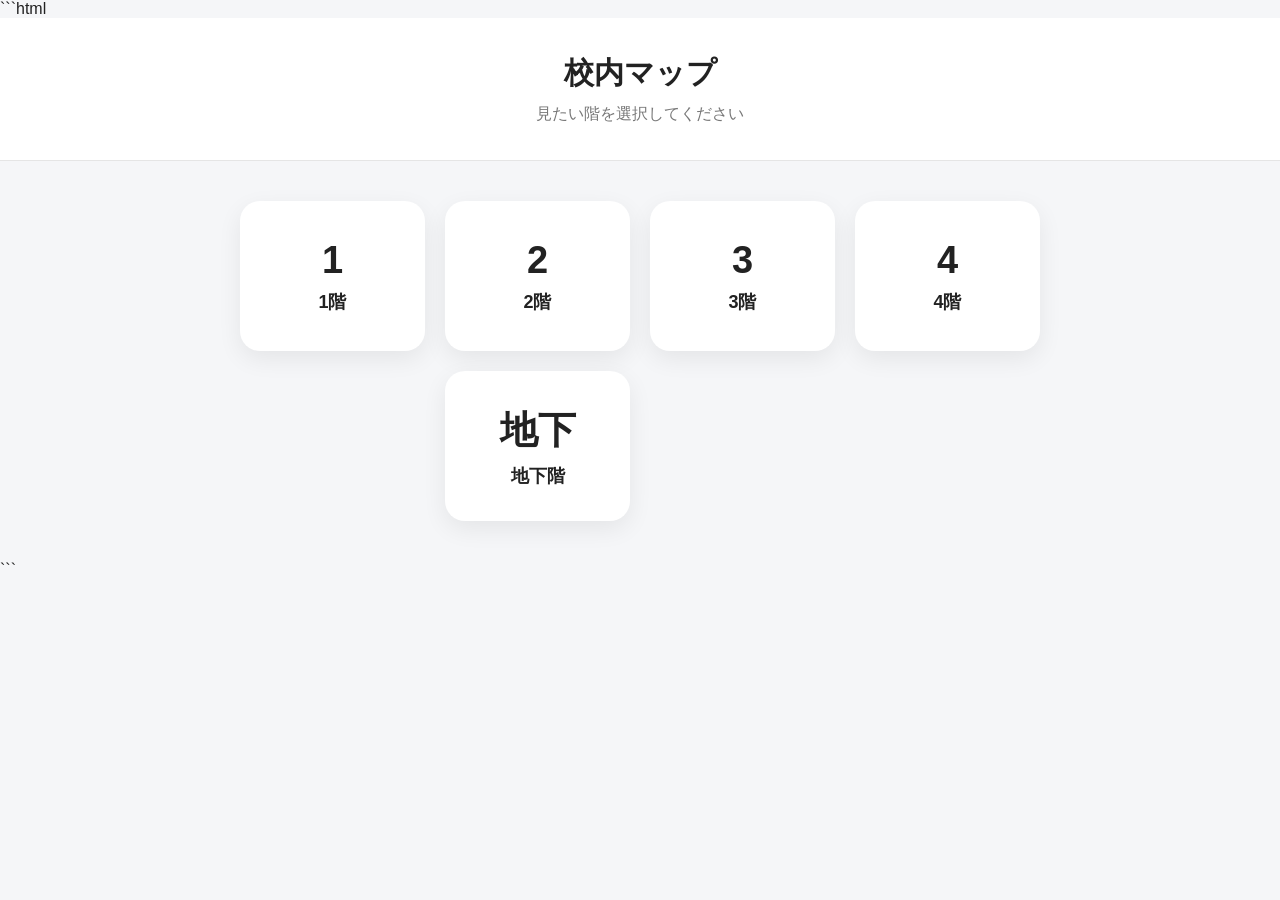
==== index.html @ 3505bc6a "Add files via upload" ====
```html
<!DOCTYPE html>
<html lang="ja">

<head>
    <meta charset="UTF-8">

    <meta
        name="viewport"
        content="width=device-width, initial-scale=1.0"
    >

    <title>校内マップ</title>

    <link rel="stylesheet" href="style.css">
</head>


<body>

    <header class="header">

        <h1>校内マップ</h1>

        <p>
            見たい階を選択してください
        </p>

    </header>


    <main class="floor-menu">

        <a href="floor1.html" class="floor-card">
            <span>1</span>
            <strong>1階</strong>
        </a>


        <a href="floor2.html" class="floor-card">
            <span>2</span>
            <strong>2階</strong>
        </a>


        <a href="floor3.html" class="floor-card">
            <span>3</span>
            <strong>3階</strong>
        </a>


        <a href="floor4.html" class="floor-card">
            <span>4</span>
            <strong>4階</strong>
        </a>


　　　　 <a href="floor4.html" class="floor-card">
            <span>地下</span>
            <strong>地下階</strong>
        </a>

        
    </main>

</body>

</html>
```
---- style.css ----
css
* {
    box-sizing: border-box;
}


body {
    margin: 0;

    font-family:
        -apple-system,
        BlinkMacSystemFont,
        "Yu Gothic",
        "Hiragino Kaku Gothic ProN",
        sans-serif;

    background: #f5f6f8;

    color: #222;
}


/* =================================
   トップページ
   ================================= */

.header {
    padding: 35px 20px;

    text-align: center;

    background: white;

    border-bottom: 1px solid #e5e5e5;
}


.header h1 {
    margin: 0 0 10px;

    font-size: 30px;
}


.header p {
    margin: 0;

    color: #777;
}


/* =================================
   階数選択
   ================================= */

.floor-menu {
    display: grid;

    grid-template-columns:
        repeat(auto-fit, minmax(180px, 1fr));

    gap: 20px;

    width: calc(100% - 40px);

    max-width: 800px;

    margin: 40px auto;
}


.floor-card {
    display: flex;

    flex-direction: column;

    align-items: center;

    justify-content: center;

    gap: 8px;

    min-height: 150px;

    background: white;

    border-radius: 20px;

    color: #222;

    text-decoration: none;

    box-shadow:
        0 8px 25px rgba(0, 0, 0, 0.07);

    transition:
        transform 0.15s ease,
        box-shadow 0.15s ease;
}


.floor-card:hover {
    transform: translateY(-4px);

    box-shadow:
        0 12px 30px rgba(0, 0, 0, 0.12);
}


.floor-card span {
    font-size: 38px;

    font-weight: bold;
}


.floor-card strong {
    font-size: 18px;
}


/* =================================
   階ごとのヘッダー
   ================================= */

.map-header {
    display: flex;

    align-items: center;

    gap: 20px;

    padding: 18px 25px;

    background: white;

    border-bottom: 1px solid #e5e5e5;
}


.map-header h1 {
    margin: 0;

    font-size: 24px;
}


.back-button {
    color: #555;

    text-decoration: none;

    white-space: nowrap;
}


.back-button:hover {
    text-decoration: underline;
}


/* =================================
   マップ
   ================================= */

.map-container {
    position: relative;

    width: calc(100% - 40px);

    max-width: 1200px;

    margin: 30px auto;

    overflow: hidden;

    background: white;

    border-radius: 18px;

    box-shadow:
        0 8px 30px rgba(0, 0, 0, 0.08);
}


.map-image {
    display: block;

    width: 100%;

    height: auto;
}


/* =================================
   マップ上のタップ領域
   ================================= */

#map-buttons {
    position: absolute;

    inset: 0;

    pointer-events: none;
}


.map-button {
    position: absolute;

    display: flex;

    align-items: center;

    justify-content: center;

    padding: 0;

    pointer-events: auto;

    border: 2px solid transparent;

    border-radius: 6px;

    background: transparent;

    cursor: pointer;

    transition: 0.15s ease;
}


/*
    ポップアップがある場所。

    太字・下線・薄い背景で
    「ここは押せる！」と分かるようにする。
*/

.map-button.has-popup {
    background: rgba(255, 255, 255, 0.35);

    border-color: rgba(0, 0, 0, 0.25);

    box-shadow:
        0 0 0 1px rgba(255, 255, 255, 0.5);
}


.map-button.has-popup::after {
    content: "";

    position: absolute;

    left: 8%;

    right: 8%;

    bottom: 5%;

    height: 2px;

    background: currentColor;
}


/* マウスを乗せたとき */

.map-button.has-popup:hover {
    background: rgba(255, 255, 255, 0.65);

    border-color: rgba(0, 0, 0, 0.45);
}


/* =================================
   ポップアップ背景
   ================================= */

.popup-overlay {
    position: fixed;

    inset: 0;

    z-index: 1000;

    display: none;

    align-items: center;

    justify-content: center;

    padding: 25px;

    background: rgba(0, 0, 0, 0.48);

    backdrop-filter: blur(5px);
}


.popup-overlay.active {
    display: flex;

    animation: fade-in 0.2s ease;
}


/* =================================
   ポップアップ本体
   ================================= */

.popup {
    position: relative;

    width: 100%;

    max-width: 750px;

    max-height: 85vh;

    overflow-y: auto;

    background: white;

    border-radius: 24px;

    box-shadow:
        0 20px 70px rgba(0, 0, 0, 0.25);

    animation: popup-open 0.25s ease;
}


.popup-content {
    padding: 45px;
}


.popup-category {
    display: inline-block;

    margin-bottom: 10px;

    padding: 5px 12px;

    border-radius: 20px;

    background: #eeeeee;

    color: #666;

    font-size: 12px;
}


.popup h2 {
    margin: 0 0 18px;

    font-size: 32px;
}


.popup-description {
    margin: 0 0 28px;

    color: #555;

    line-height: 1.9;

    white-space: pre-line;
}


/* =================================
   ポップアップ詳細
   ================================= */

.popup-details {
    display: grid;

    gap: 10px;
}


.detail {
    display: flex;

    flex-direction: column;

    gap: 4px;

    padding: 14px 16px;

    background: #f7f7f7;

    border-radius: 12px;
}


.detail-label {
    color: #888;

    font-size: 12px;
}


/* =================================
   閉じるボタン
   ================================= */

.close-button {
    position: absolute;

    top: 15px;

    right: 15px;

    z-index: 10;

    width: 42px;

    height: 42px;

    border: none;

    border-radius: 50%;

    background: #eeeeee;

    color: #333;

    font-size: 27px;

    cursor: pointer;
}


.close-button:hover {
    background: #dddddd;
}


/* =================================
   アニメーション
   ================================= */

@keyframes fade-in {

    from {
        opacity: 0;
    }

    to {
        opacity: 1;
    }

}


@keyframes popup-open {

    from {
        opacity: 0;

        transform:
            translateY(15px)
            scale(0.97);
    }

    to {
        opacity: 1;

        transform:
            translateY(0)
            scale(1);
    }

}


/* =================================
   スマホ
   ================================= */

@media (max-width: 600px) {

    .map-header {
        padding: 15px;

        gap: 12px;
    }


    .map-header h1 {
        font-size: 19px;
    }


    .map-container {
        width: calc(100% - 20px);

        margin: 15px auto;

        border-radius: 12px;
    }


    .popup-overlay {
        padding: 15px;
    }


    .popup {
        max-height: 90vh;

        border-radius: 20px;
    }


    .popup-content {
        padding: 40px 22px 28px;
    }


    .popup h2 {
        font-size: 25px;
    }

}
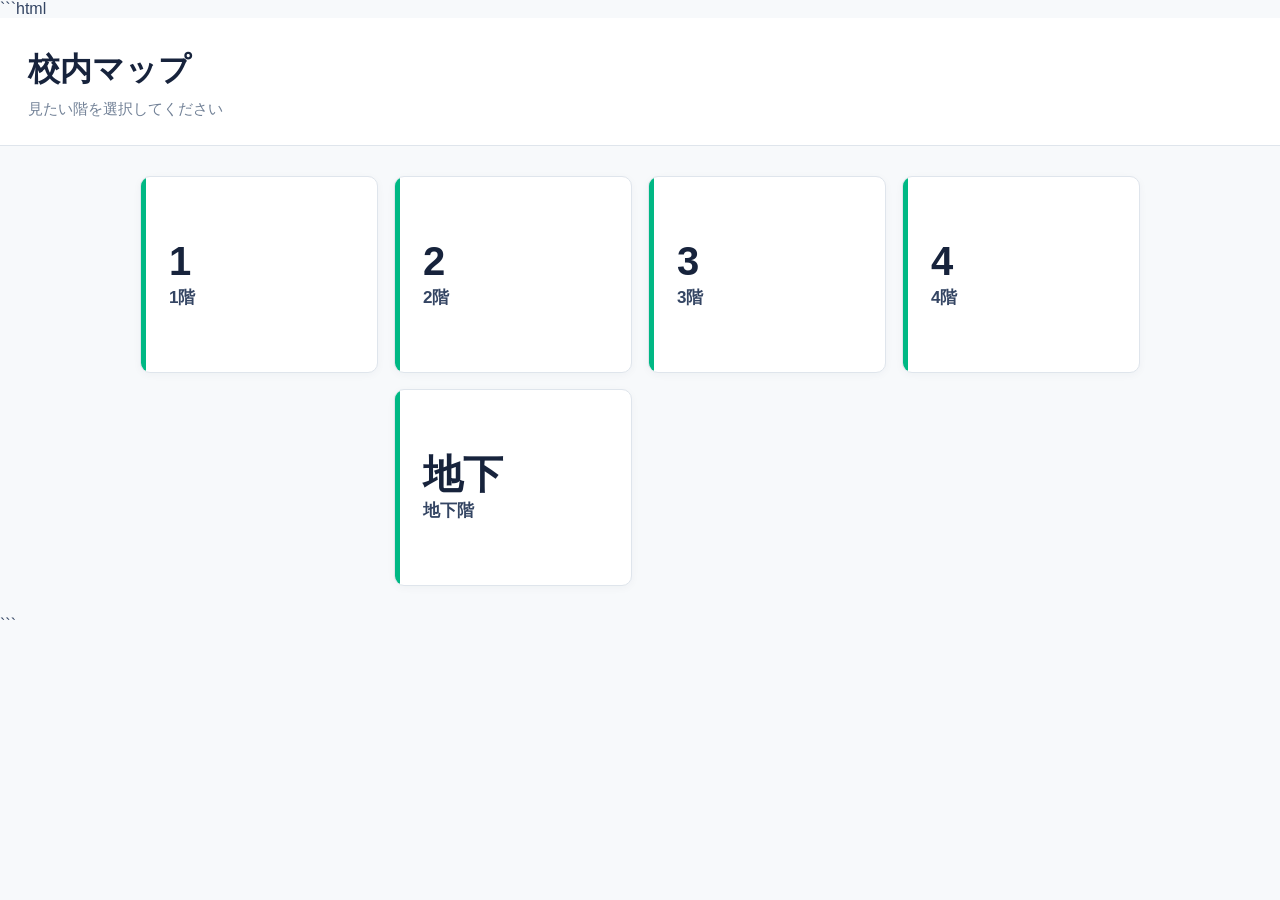
==== commit 09fdd310: "Fix HTML formatting and update floor link" ====
--- a/index.html
+++ b/index.html
@@ -55,7 +55,7 @@
         </a>
 
 
-　　　　 <a href="floor4.html" class="floor-card">
+　　　　 <a href="floor地下.html" class="floor-card">
             <span>地下</span>
             <strong>地下階</strong>
         </a>
--- a/style.css
+++ b/style.css
@@ -1,8 +1,26 @@
 css
+/* ========================================
+   全体
+======================================== */
+
 * {
     box-sizing: border-box;
 }
 
+:root {
+    --green: #00b884;
+    --green-dark: #008f6b;
+    --green-light: #e8f9f3;
+
+    --navy: #17233c;
+    --text: #344563;
+    --sub-text: #718096;
+
+    --background: #f7f9fb;
+    --white: #ffffff;
+
+    --border: #dfe5ec;
+}
 
 body {
     margin: 0;
@@ -12,116 +30,154 @@
         BlinkMacSystemFont,
         "Yu Gothic",
         "Hiragino Kaku Gothic ProN",
+        Meiryo,
         sans-serif;
 
-    background: #f5f6f8;
-
-    color: #222;
-}
-
-
-/* =================================
+    background: var(--background);
+
+    color: var(--text);
+}
+
+
+/* ========================================
    トップページ
-   ================================= */
+======================================== */
 
 .header {
-    padding: 35px 20px;
-
-    text-align: center;
-
-    background: white;
-
-    border-bottom: 1px solid #e5e5e5;
-}
-
+    padding: 30px 28px 26px;
+
+    background: var(--white);
+
+    border-bottom: 1px solid var(--border);
+}
 
 .header h1 {
-    margin: 0 0 10px;
-
-    font-size: 30px;
-}
-
+    margin: 0 0 8px;
+
+    color: var(--navy);
+
+    font-size: 32px;
+    font-weight: 700;
+}
 
 .header p {
     margin: 0;
 
-    color: #777;
-}
-
-
-/* =================================
-   階数選択
-   ================================= */
+    color: var(--sub-text);
+
+    font-size: 15px;
+}
+
+
+/* ========================================
+   階数カード
+======================================== */
 
 .floor-menu {
     display: grid;
 
     grid-template-columns:
-        repeat(auto-fit, minmax(180px, 1fr));
-
-    gap: 20px;
-
-    width: calc(100% - 40px);
-
-    max-width: 800px;
-
-    margin: 40px auto;
+        repeat(auto-fit, minmax(220px, 1fr));
+
+    gap: 16px;
+
+    width: calc(100% - 48px);
+
+    max-width: 1000px;
+
+    margin: 30px auto;
 }
 
 
 .floor-card {
+    position: relative;
+
     display: flex;
 
     flex-direction: column;
 
-    align-items: center;
-
     justify-content: center;
 
-    gap: 8px;
-
-    min-height: 150px;
-
-    background: white;
-
-    border-radius: 20px;
-
-    color: #222;
+    align-items: flex-start;
+
+    min-height: 145px;
+
+    padding: 25px 28px;
+
+    overflow: hidden;
+
+    background: var(--white);
+
+    border: 1px solid var(--border);
+
+    border-radius: 10px;
+
+    color: var(--navy);
 
     text-decoration: none;
 
     box-shadow:
-        0 8px 25px rgba(0, 0, 0, 0.07);
+        0 2px 8px rgba(20, 40, 70, 0.04);
 
     transition:
         transform 0.15s ease,
+        border-color 0.15s ease,
         box-shadow 0.15s ease;
 }
 
 
 .floor-card:hover {
-    transform: translateY(-4px);
+    transform: translateY(-2px);
+
+    border-color: var(--green);
 
     box-shadow:
-        0 12px 30px rgba(0, 0, 0, 0.12);
+        0 5px 18px rgba(20, 40, 70, 0.09);
+}
+
+
+/* 左側の緑ライン */
+
+.floor-card::before {
+    content: "";
+
+    position: absolute;
+
+    top: 0;
+    left: 0;
+
+    width: 5px;
+    height: 100%;
+
+    background: var(--green);
 }
 
 
 .floor-card span {
-    font-size: 38px;
-
-    font-weight: bold;
+    margin-bottom: 5px;
+
+    color: var(--navy);
+
+    font-size: 40px;
+
+    font-weight: 700;
+
+    line-height: 1;
 }
 
 
 .floor-card strong {
-    font-size: 18px;
-}
-
-
-/* =================================
-   階ごとのヘッダー
-   ================================= */
+    color: var(--text);
+
+    font-size: 17px;
+
+    font-weight: 600;
+}
+
+
+/* ========================================
+   階ページのヘッダー
+======================================== */
 
 .map-header {
     display: flex;
@@ -130,56 +186,70 @@
 
     gap: 20px;
 
-    padding: 18px 25px;
-
-    background: white;
-
-    border-bottom: 1px solid #e5e5e5;
+    padding: 18px 28px;
+
+    background: var(--white);
+
+    border-bottom: 1px solid var(--border);
 }
 
 
 .map-header h1 {
     margin: 0;
 
+    color: var(--navy);
+
     font-size: 24px;
+
+    font-weight: 700;
 }
 
 
 .back-button {
-    color: #555;
+    padding: 8px 12px;
+
+    border-radius: 6px;
+
+    color: var(--green-dark);
+
+    font-size: 14px;
+
+    font-weight: 600;
 
     text-decoration: none;
 
-    white-space: nowrap;
+    transition: 0.15s ease;
 }
 
 
 .back-button:hover {
-    text-decoration: underline;
-}
-
-
-/* =================================
+    background: var(--green-light);
+}
+
+
+/* ========================================
    マップ
-   ================================= */
+======================================== */
 
 .map-container {
     position: relative;
 
-    width: calc(100% - 40px);
+    width: calc(100% - 48px);
 
     max-width: 1200px;
 
-    margin: 30px auto;
+    margin: 26px auto;
 
     overflow: hidden;
 
-    background: white;
-
-    border-radius: 18px;
+    background: var(--white);
+
+    border: 1px solid var(--border);
+
+    border-radius: 10px;
 
     box-shadow:
-        0 8px 30px rgba(0, 0, 0, 0.08);
+        0 2px 10px rgba(20, 40, 70, 0.05);
 }
 
 
@@ -192,9 +262,9 @@
 }
 
 
-/* =================================
-   マップ上のタップ領域
-   ================================= */
+/* ========================================
+   マップ上のボタン
+======================================== */
 
 #map-buttons {
     position: absolute;
@@ -218,64 +288,89 @@
 
     pointer-events: auto;
 
-    border: 2px solid transparent;
-
-    border-radius: 6px;
-
     background: transparent;
 
+    border: 1px solid transparent;
+
+    border-radius: 5px;
+
+    color: var(--navy);
+
     cursor: pointer;
 
-    transition: 0.15s ease;
-}
-
+    font-family: inherit;
+
+    font-size: inherit;
+
+    font-weight: normal;
+
+    transition:
+        background 0.15s ease,
+        border-color 0.15s ease,
+        box-shadow 0.15s ease;
+}
+
+
+/* ========================================
+   ★ ポップアップあり
+======================================== */
 
 /*
-    ポップアップがある場所。
-
-    太字・下線・薄い背景で
-    「ここは押せる！」と分かるようにする。
+   popup: true の場所だけ
+   このデザインになる。
+
+   → 薄い緑
+   → 緑の枠
+   → 太字
+   → 下線
 */
 
 .map-button.has-popup {
-    background: rgba(255, 255, 255, 0.35);
-
-    border-color: rgba(0, 0, 0, 0.25);
+    background: rgba(0, 184, 132, 0.13);
+
+    border: 2px solid var(--green);
+
+    color: var(--green-dark);
+
+    font-weight: 700;
+
+    text-decoration: underline;
+
+    text-decoration-color: var(--green);
+
+    text-decoration-thickness: 2px;
+
+    text-underline-offset: 3px;
 
     box-shadow:
-        0 0 0 1px rgba(255, 255, 255, 0.5);
-}
-
-
-.map-button.has-popup::after {
-    content: "";
-
-    position: absolute;
-
-    left: 8%;
-
-    right: 8%;
-
-    bottom: 5%;
-
-    height: 2px;
-
-    background: currentColor;
+        0 0 0 2px rgba(0, 184, 132, 0.08);
 }
 
 
 /* マウスを乗せたとき */
 
 .map-button.has-popup:hover {
-    background: rgba(255, 255, 255, 0.65);
-
-    border-color: rgba(0, 0, 0, 0.45);
-}
-
-
-/* =================================
+    background: rgba(0, 184, 132, 0.25);
+
+    border-color: var(--green-dark);
+
+    box-shadow:
+        0 0 0 3px rgba(0, 184, 132, 0.12);
+}
+
+
+/* タップした瞬間 */
+
+.map-button.has-popup:active {
+    background: rgba(0, 184, 132, 0.35);
+
+    transform: scale(0.98);
+}
+
+
+/* ========================================
    ポップアップ背景
-   ================================= */
+======================================== */
 
 .popup-overlay {
     position: fixed;
@@ -290,11 +385,12 @@
 
     justify-content: center;
 
-    padding: 25px;
-
-    background: rgba(0, 0, 0, 0.48);
-
-    backdrop-filter: blur(5px);
+    padding: 24px;
+
+    background:
+        rgba(23, 35, 60, 0.48);
+
+    backdrop-filter: blur(3px);
 }
 
 
@@ -305,80 +401,102 @@
 }
 
 
-/* =================================
+/* ========================================
    ポップアップ本体
-   ================================= */
+======================================== */
 
 .popup {
     position: relative;
 
     width: 100%;
 
-    max-width: 750px;
+    max-width: 720px;
 
     max-height: 85vh;
 
     overflow-y: auto;
 
-    background: white;
-
-    border-radius: 24px;
+    background: var(--white);
+
+    border: 1px solid var(--border);
+
+    border-radius: 12px;
 
     box-shadow:
-        0 20px 70px rgba(0, 0, 0, 0.25);
-
-    animation: popup-open 0.25s ease;
+        0 15px 50px rgba(0, 0, 0, 0.18);
+
+    animation: popup-open 0.2s ease;
 }
 
 
 .popup-content {
-    padding: 45px;
-}
-
+    padding: 38px;
+}
+
+
+/* ========================================
+   ポップアップのカテゴリ
+======================================== */
 
 .popup-category {
     display: inline-block;
 
     margin-bottom: 10px;
 
-    padding: 5px 12px;
-
-    border-radius: 20px;
-
-    background: #eeeeee;
-
-    color: #666;
+    padding: 5px 10px;
+
+    background: var(--green-light);
+
+    border-radius: 5px;
+
+    color: var(--green-dark);
 
     font-size: 12px;
-}
-
+
+    font-weight: 600;
+}
+
+
+/* ========================================
+   ポップアップタイトル
+======================================== */
 
 .popup h2 {
     margin: 0 0 18px;
 
-    font-size: 32px;
-}
-
+    color: var(--navy);
+
+    font-size: 28px;
+
+    font-weight: 700;
+}
+
+
+/* ========================================
+   ポップアップ説明
+======================================== */
 
 .popup-description {
-    margin: 0 0 28px;
-
-    color: #555;
-
-    line-height: 1.9;
+    margin: 0 0 25px;
+
+    color: var(--text);
+
+    font-size: 15px;
+
+    line-height: 1.8;
 
     white-space: pre-line;
 }
 
 
-/* =================================
-   ポップアップ詳細
-   ================================= */
+/* ========================================
+   ポップアップ詳細情報
+======================================== */
 
 .popup-details {
     display: grid;
 
-    gap: 10px;
+    gap: 8px;
 }
 
 
@@ -387,62 +505,70 @@
 
     flex-direction: column;
 
-    gap: 4px;
-
-    padding: 14px 16px;
-
-    background: #f7f7f7;
-
-    border-radius: 12px;
+    gap: 3px;
+
+    padding: 12px 14px;
+
+    background: #f7f9fb;
+
+    border: 1px solid var(--border);
+
+    border-radius: 6px;
 }
 
 
 .detail-label {
-    color: #888;
+    color: var(--sub-text);
 
     font-size: 12px;
-}
-
-
-/* =================================
-   閉じるボタン
-   ================================= */
+
+    font-weight: 600;
+}
+
+
+/* ========================================
+   ポップアップ閉じるボタン
+======================================== */
 
 .close-button {
     position: absolute;
 
-    top: 15px;
-
-    right: 15px;
-
-    z-index: 10;
-
-    width: 42px;
-
-    height: 42px;
-
-    border: none;
-
-    border-radius: 50%;
-
-    background: #eeeeee;
-
-    color: #333;
-
-    font-size: 27px;
+    top: 12px;
+    right: 12px;
+
+    width: 36px;
+    height: 36px;
+
+    border: 1px solid var(--border);
+
+    border-radius: 6px;
+
+    background: var(--white);
+
+    color: var(--text);
+
+    font-size: 24px;
+
+    line-height: 1;
 
     cursor: pointer;
+
+    transition: 0.15s ease;
 }
 
 
 .close-button:hover {
-    background: #dddddd;
-}
-
-
-/* =================================
+    background: var(--green-light);
+
+    border-color: var(--green);
+
+    color: var(--green-dark);
+}
+
+
+/* ========================================
    アニメーション
-   ================================= */
+======================================== */
 
 @keyframes fade-in {
 
@@ -463,8 +589,8 @@
         opacity: 0;
 
         transform:
-            translateY(15px)
-            scale(0.97);
+            translateY(10px)
+            scale(0.98);
     }
 
     to {
@@ -478,16 +604,52 @@
 }
 
 
-/* =================================
-   スマホ
-   ================================= */
+/* ========================================
+   スマホ対応
+======================================== */
 
 @media (max-width: 600px) {
 
+    .header {
+        padding: 25px 18px;
+    }
+
+
+    .header h1 {
+        font-size: 27px;
+    }
+
+
+    .header p {
+        font-size: 14px;
+    }
+
+
+    .floor-menu {
+        width: calc(100% - 24px);
+
+        grid-template-columns: 1fr;
+
+        margin-top: 20px;
+    }
+
+
+    .floor-card {
+        min-height: 115px;
+
+        padding: 20px 24px;
+    }
+
+
+    .floor-card span {
+        font-size: 34px;
+    }
+
+
     .map-header {
-        padding: 15px;
-
-        gap: 12px;
+        padding: 14px 16px;
+
+        gap: 10px;
     }
 
 
@@ -500,31 +662,21 @@
         width: calc(100% - 20px);
 
         margin: 15px auto;
-
-        border-radius: 12px;
     }
 
 
     .popup-overlay {
-        padding: 15px;
-    }
-
-
-    .popup {
-        max-height: 90vh;
-
-        border-radius: 20px;
+        padding: 12px;
     }
 
 
     .popup-content {
-        padding: 40px 22px 28px;
+        padding: 32px 20px 25px;
     }
 
 
     .popup h2 {
-        font-size: 25px;
-    }
-
-}
-
+        font-size: 24px;
+    }
+
+}
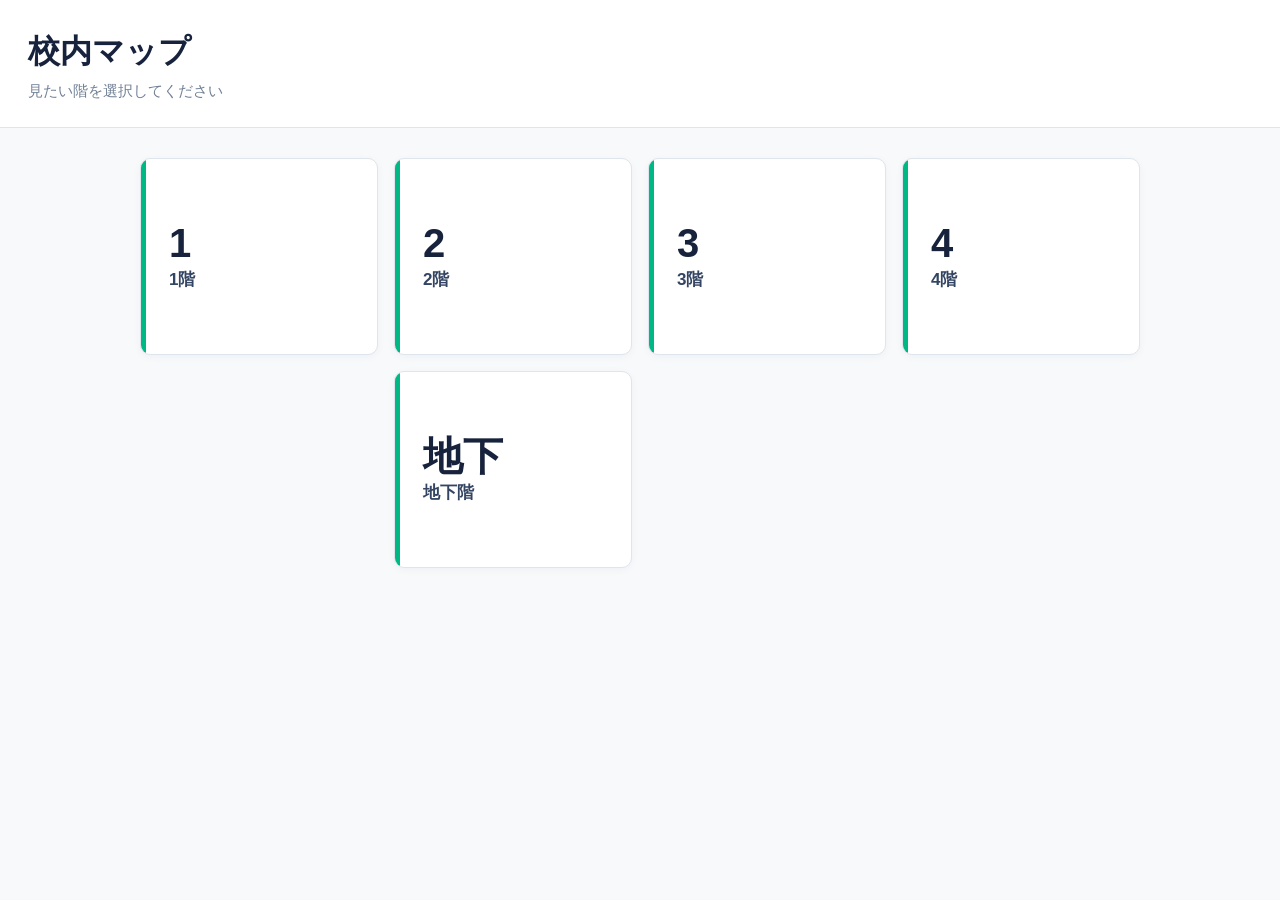
==== commit 9978c868: "Fix HTML formatting and remove unnecessary code" ====
--- a/index.html
+++ b/index.html
@@ -1,4 +1,3 @@
-```html
 <!DOCTYPE html>
 <html lang="ja">
 
@@ -66,4 +65,4 @@
 </body>
 
 </html>
-```
+
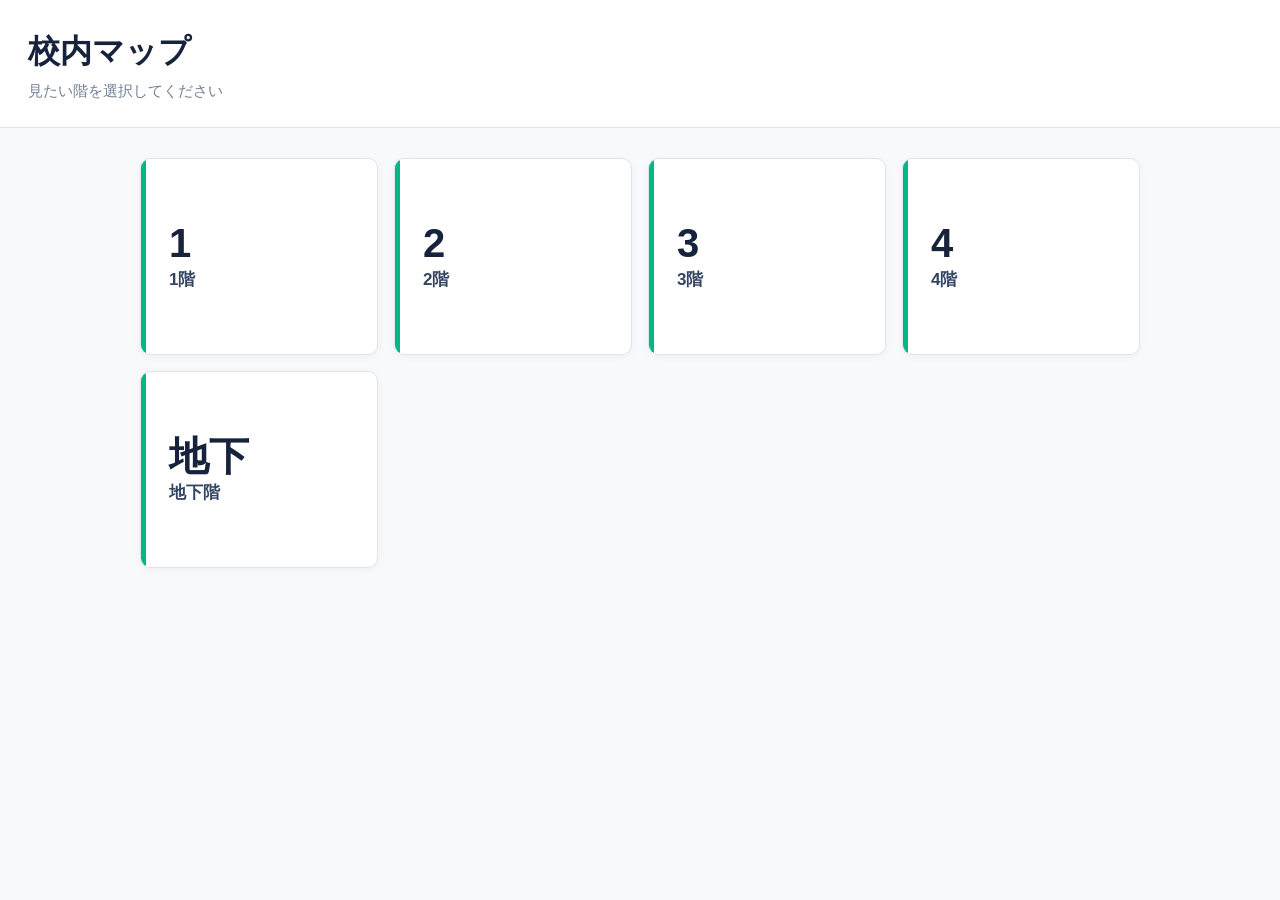
==== commit 09d4b044: "Fix HTML formatting and structure" ====
--- a/index.html
+++ b/index.html
@@ -14,7 +14,6 @@
     <link rel="stylesheet" href="style.css">
 </head>
 
-
 <body>
 
     <header class="header">
@@ -27,7 +26,6 @@
 
     </header>
 
-
     <main class="floor-menu">
 
         <a href="floor1.html" class="floor-card">
@@ -35,34 +33,28 @@
             <strong>1階</strong>
         </a>
 
-
         <a href="floor2.html" class="floor-card">
             <span>2</span>
             <strong>2階</strong>
         </a>
-
 
         <a href="floor3.html" class="floor-card">
             <span>3</span>
             <strong>3階</strong>
         </a>
 
-
         <a href="floor4.html" class="floor-card">
             <span>4</span>
             <strong>4階</strong>
         </a>
 
-
-　　　　 <a href="floor地下.html" class="floor-card">
+        <a href="floor地下.html" class="floor-card">
             <span>地下</span>
             <strong>地下階</strong>
         </a>
 
-        
     </main>
 
 </body>
 
 </html>
-
--- a/style.css
+++ b/style.css
@@ -279,9 +279,7 @@
     position: absolute;
 
     display: flex;
-
     align-items: center;
-
     justify-content: center;
 
     padding: 0;
@@ -289,19 +287,15 @@
     pointer-events: auto;
 
     background: transparent;
-
     border: 1px solid transparent;
 
     border-radius: 5px;
 
     color: var(--navy);
-
     cursor: pointer;
 
     font-family: inherit;
-
     font-size: inherit;
-
     font-weight: normal;
 
     transition:
@@ -374,25 +368,20 @@
 
 .popup-overlay {
     position: fixed;
-
     inset: 0;
-
     z-index: 1000;
 
     display: none;
 
     align-items: center;
-
     justify-content: center;
 
     padding: 24px;
 
-    background:
-        rgba(23, 35, 60, 0.48);
+    background: rgba(23, 35, 60, 0.48);
 
     backdrop-filter: blur(3px);
 }
-
 
 .popup-overlay.active {
     display: flex;
@@ -409,9 +398,7 @@
     position: relative;
 
     width: 100%;
-
     max-width: 720px;
-
     max-height: 85vh;
 
     overflow-y: auto;
@@ -419,7 +406,6 @@
     background: var(--white);
 
     border: 1px solid var(--border);
-
     border-radius: 12px;
 
     box-shadow:
@@ -431,6 +417,24 @@
 
 .popup-content {
     padding: 38px;
+}
+
+/* ========================================
+   ポップアップ画像
+======================================== */
+
+.popup-image {
+    display: none;
+
+    width: 100%;
+    max-width: 500px;
+    max-height: 350px;
+
+    object-fit: contain;
+
+    margin: 15px auto;
+
+    border-radius: 8px;
 }
 
 
@@ -678,5 +682,4 @@
     .popup h2 {
         font-size: 24px;
     }
-
-}
+}
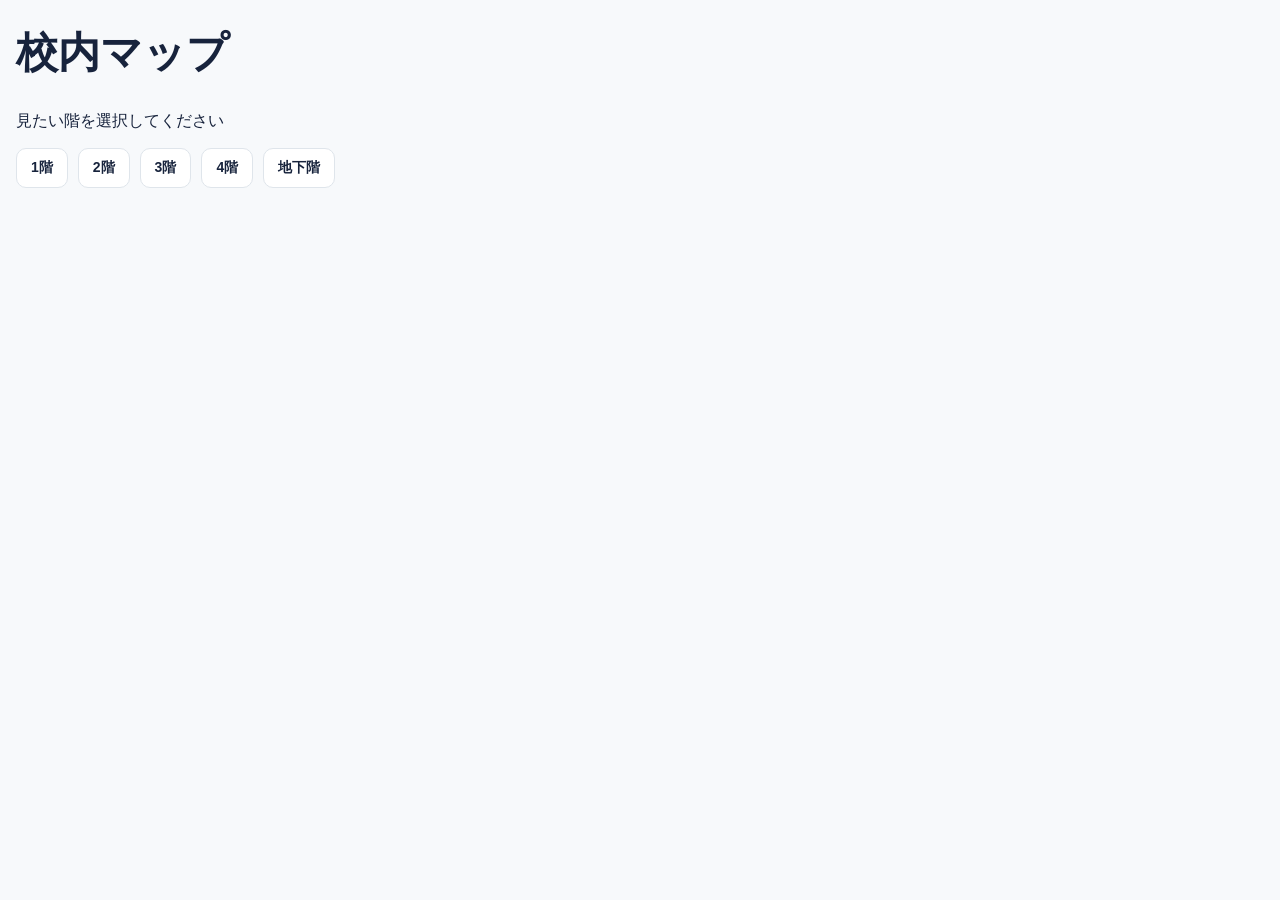
==== commit 3a03437d: "Update index.html" ====
--- a/index.html
+++ b/index.html
@@ -28,33 +28,27 @@
 
     <main class="floor-menu">
 
-        <a href="floor1.html" class="floor-card">
-            <span>1</span>
-            <strong>1階</strong>
-        </a>
+    <a href="floor1.html" class="floor-card">
+        <strong>1階</strong>
+    </a>
 
-        <a href="floor2.html" class="floor-card">
-            <span>2</span>
-            <strong>2階</strong>
-        </a>
+    <a href="floor2.html" class="floor-card">
+        <strong>2階</strong>
+    </a>
 
-        <a href="floor3.html" class="floor-card">
-            <span>3</span>
-            <strong>3階</strong>
-        </a>
+    <a href="floor3.html" class="floor-card">
+        <strong>3階</strong>
+    </a>
 
-        <a href="floor4.html" class="floor-card">
-            <span>4</span>
-            <strong>4階</strong>
-        </a>
+    <a href="floor4.html" class="floor-card">
+        <strong>4階</strong>
+    </a>
 
-        <a href="floor地下.html" class="floor-card">
-            <span>地下</span>
-            <strong>地下階</strong>
-        </a>
+    <a href="floor地下.html" class="floor-card">
+        <strong>地下階</strong>
+    </a>
 
-    </main>
-
+</main>
 </body>
 
 </html>
--- a/style.css
+++ b/style.css
@@ -1,685 +1,388 @@
-css
-/* ========================================
-   全体
-======================================== */
+/* =========================
+   全体設定
+========================= */
+
+:root {
+  --green: #00b884;
+  --green-dark: #008f6b;
+  --green-light: #e8f9f3;
+  --navy: #17233c;
+  --background: #f7f9fb;
+  --white: #ffffff;
+  --gray: #6b7280;
+  --border: #dfe5eb;
+}
 
 * {
-    box-sizing: border-box;
-}
-
-:root {
-    --green: #00b884;
-    --green-dark: #008f6b;
-    --green-light: #e8f9f3;
-
-    --navy: #17233c;
-    --text: #344563;
-    --sub-text: #718096;
-
-    --background: #f7f9fb;
-    --white: #ffffff;
-
-    --border: #dfe5ec;
+  box-sizing: border-box;
 }
 
 body {
-    margin: 0;
-
-    font-family:
-        -apple-system,
-        BlinkMacSystemFont,
-        "Yu Gothic",
-        "Hiragino Kaku Gothic ProN",
-        Meiryo,
-        sans-serif;
-
-    background: var(--background);
-
-    color: var(--text);
-}
-
-
-/* ========================================
-   トップページ
-======================================== */
-
-.header {
-    padding: 30px 28px 26px;
-
-    background: var(--white);
-
-    border-bottom: 1px solid var(--border);
-}
-
-.header h1 {
-    margin: 0 0 8px;
-
-    color: var(--navy);
-
-    font-size: 32px;
-    font-weight: 700;
-}
-
-.header p {
-    margin: 0;
-
-    color: var(--sub-text);
-
+  margin: 0;
+  padding: 24px 16px 40px;
+  background: var(--background);
+  color: var(--navy);
+  font-family:
+    -apple-system,
+    BlinkMacSystemFont,
+    "Segoe UI",
+    "Hiragino Kaku Gothic ProN",
+    "Yu Gothic",
+    Meiryo,
+    sans-serif;
+}
+
+/* =========================
+   ページ見出し
+========================= */
+
+h1 {
+  margin: 0 0 28px;
+  font-size: clamp(26px, 4vw, 42px);
+  font-weight: 800;
+  line-height: 1.4;
+  overflow-wrap: anywhere;
+}
+
+h2,
+h3 {
+  color: var(--navy);
+}
+
+/* =========================
+   施設情報ラベル
+========================= */
+
+.category-label,
+.category,
+.badge {
+  display: inline-block;
+  margin-bottom: 14px;
+  padding: 7px 12px;
+  border-radius: 8px;
+  background: var(--green-light);
+  color: var(--green-dark);
+  font-size: 14px;
+  font-weight: 700;
+}
+
+/* =========================
+   マップ全体
+========================= */
+
+.map-wrapper {
+  position: relative;
+  width: 100%;
+  max-width: 1000px;
+  margin: 0 auto;
+  overflow: hidden;
+  background: var(--white);
+  border-radius: 14px;
+}
+
+.map-image {
+  display: block;
+  width: 100%;
+  height: auto;
+  user-select: none;
+  -webkit-user-drag: none;
+}
+
+/* =========================
+   マップ上のクリックボタン
+========================= */
+
+#map-buttons {
+  position: absolute;
+  inset: 0;
+  pointer-events: auto;
+}
+
+.map-button {
+  position: absolute;
+  display: block;
+
+  padding: 0;
+  margin: 0;
+
+  background: transparent !important;
+  border: none !important;
+  outline: none !important;
+  box-shadow: none !important;
+
+  color: transparent;
+  cursor: pointer;
+  pointer-events: auto;
+
+  appearance: none;
+  -webkit-appearance: none;
+}
+
+.map-button:hover,
+.map-button:focus,
+.map-button:active {
+  background: transparent !important;
+  border: none !important;
+  outline: none !important;
+  box-shadow: none !important;
+}
+/* ホバー・フォーカス時も透明のまま */
+
+.map-button:hover,
+.map-button:focus,
+.map-button:focus-visible,
+.map-button:active {
+  background: transparent;
+  border: none;
+  outline: none;
+  box-shadow: none;
+  color: transparent;
+}
+
+/* キーボード操作時のブラウザ標準枠も消す */
+
+.map-button::-moz-focus-inner {
+  border: 0;
+}
+
+/* =========================
+   ポップアップ
+========================= */
+
+#popup-overlay {
+  position: fixed;
+  inset: 0;
+  z-index: 1000;
+
+  display: none;
+  align-items: center;
+  justify-content: center;
+
+  padding: 20px;
+  background: rgba(23, 35, 60, 0.55);
+}
+
+#popup-overlay.is-open,
+#popup-overlay.show {
+  display: flex;
+}
+
+.popup-content {
+  position: relative;
+  width: min(620px, 100%);
+  max-height: 90vh;
+  overflow-y: auto;
+
+  padding: 30px;
+  background: var(--white);
+  border-radius: 18px;
+  box-shadow: 0 18px 60px rgba(23, 35, 60, 0.25);
+}
+
+#close-button {
+  position: absolute;
+  top: 12px;
+  right: 14px;
+
+  display: flex;
+  align-items: center;
+  justify-content: center;
+
+  width: 36px;
+  height: 36px;
+  padding: 0;
+
+  border: none;
+  border-radius: 50%;
+  background: #eef1f5;
+  color: var(--navy);
+
+  font-size: 24px;
+  line-height: 1;
+  cursor: pointer;
+}
+
+#close-button:hover {
+  background: #dfe5eb;
+}
+
+#popup-category {
+  display: inline-block;
+  margin: 0 0 12px;
+  padding: 6px 10px;
+
+  border-radius: 7px;
+  background: var(--green-light);
+  color: var(--green-dark);
+
+  font-size: 13px;
+  font-weight: 700;
+}
+
+#popup-title {
+  margin: 0 40px 18px 0;
+  color: var(--navy);
+  font-size: clamp(24px, 4vw, 34px);
+  font-weight: 800;
+  line-height: 1.4;
+  overflow-wrap: anywhere;
+}
+
+#popup-description {
+  margin: 0 0 22px;
+  color: #374151;
+  font-size: 16px;
+  line-height: 1.9;
+  white-space: pre-wrap;
+  overflow-wrap: anywhere;
+}
+
+#popup-location,
+#popup-time {
+  margin: 8px 0;
+  color: #4b5563;
+  font-size: 14px;
+  line-height: 1.7;
+}
+
+#popup-location::before {
+  content: "場所：";
+  color: var(--green-dark);
+  font-weight: 700;
+}
+
+#popup-time::before {
+  content: "利用時間：";
+  color: var(--green-dark);
+  font-weight: 700;
+}
+
+#popup-image {
+  display: block;
+  width: 100%;
+  max-height: 360px;
+  margin-top: 22px;
+
+  object-fit: contain;
+  border-radius: 12px;
+}
+
+/* 画像がない場合などに備える */
+
+#popup-image[src=""],
+#popup-image:not([src]) {
+  display: none;
+}
+
+/* =========================
+   戻る・階数メニュー
+========================= */
+
+.floor-menu,
+.navigation,
+nav {
+  display: flex;
+  flex-wrap: wrap;
+  gap: 10px;
+  margin: 0 auto 24px;
+}
+
+.floor-menu a,
+.navigation a,
+nav a {
+  display: inline-block;
+  padding: 10px 14px;
+
+  border: 1px solid var(--border);
+  border-radius: 10px;
+  background: var(--white);
+  color: var(--navy);
+
+  font-size: 14px;
+  font-weight: 700;
+  text-decoration: none;
+  transition: 0.2s ease;
+}
+
+.floor-menu a:hover,
+.navigation a:hover,
+nav a:hover {
+  border-color: var(--green);
+  background: var(--green-light);
+  color: var(--green-dark);
+}
+
+/* =========================
+   スマートフォン対応
+========================= */
+
+@media (max-width: 600px) {
+  body {
+    padding: 18px 10px 30px;
+  }
+
+  h1 {
+    margin-bottom: 20px;
+    font-size: 28px;
+  }
+
+  .map-wrapper {
+    border-radius: 8px;
+  }
+
+  #popup-overlay {
+    padding: 12px;
+  }
+
+  .popup-content {
+    max-height: 88vh;
+    padding: 24px 18px;
+    border-radius: 14px;
+  }
+
+  #close-button {
+    top: 8px;
+    right: 8px;
+    width: 32px;
+    height: 32px;
+    font-size: 21px;
+  }
+
+  #popup-title {
+    margin-right: 30px;
+    font-size: 25px;
+  }
+
+  #popup-description {
     font-size: 15px;
-}
-
-
-/* ========================================
-   階数カード
-======================================== */
-
-.floor-menu {
-    display: grid;
-
-    grid-template-columns:
-        repeat(auto-fit, minmax(220px, 1fr));
-
-    gap: 16px;
-
-    width: calc(100% - 48px);
-
-    max-width: 1000px;
-
-    margin: 30px auto;
-}
-
-
-.floor-card {
-    position: relative;
-
-    display: flex;
-
-    flex-direction: column;
-
-    justify-content: center;
-
-    align-items: flex-start;
-
-    min-height: 145px;
-
-    padding: 25px 28px;
-
-    overflow: hidden;
-
-    background: var(--white);
-
-    border: 1px solid var(--border);
-
-    border-radius: 10px;
-
-    color: var(--navy);
-
-    text-decoration: none;
-
-    box-shadow:
-        0 2px 8px rgba(20, 40, 70, 0.04);
-
-    transition:
-        transform 0.15s ease,
-        border-color 0.15s ease,
-        box-shadow 0.15s ease;
-}
-
-
-.floor-card:hover {
-    transform: translateY(-2px);
-
-    border-color: var(--green);
-
-    box-shadow:
-        0 5px 18px rgba(20, 40, 70, 0.09);
-}
-
-
-/* 左側の緑ライン */
-
-.floor-card::before {
-    content: "";
-
-    position: absolute;
-
-    top: 0;
-    left: 0;
-
-    width: 5px;
-    height: 100%;
-
-    background: var(--green);
-}
-
-
-.floor-card span {
-    margin-bottom: 5px;
-
-    color: var(--navy);
-
-    font-size: 40px;
-
-    font-weight: 700;
-
-    line-height: 1;
-}
-
-
-.floor-card strong {
-    color: var(--text);
-
-    font-size: 17px;
-
-    font-weight: 600;
-}
-
-
-/* ========================================
-   階ページのヘッダー
-======================================== */
-
-.map-header {
-    display: flex;
-
-    align-items: center;
-
-    gap: 20px;
-
-    padding: 18px 28px;
-
-    background: var(--white);
-
-    border-bottom: 1px solid var(--border);
-}
-
-
-.map-header h1 {
-    margin: 0;
-
-    color: var(--navy);
-
-    font-size: 24px;
-
-    font-weight: 700;
-}
-
-
-.back-button {
-    padding: 8px 12px;
-
-    border-radius: 6px;
-
-    color: var(--green-dark);
-
-    font-size: 14px;
-
-    font-weight: 600;
-
-    text-decoration: none;
-
-    transition: 0.15s ease;
-}
-
-
-.back-button:hover {
-    background: var(--green-light);
-}
-
-
-/* ========================================
-   マップ
-======================================== */
-
-.map-container {
-    position: relative;
-
-    width: calc(100% - 48px);
-
-    max-width: 1200px;
-
-    margin: 26px auto;
-
-    overflow: hidden;
-
-    background: var(--white);
-
-    border: 1px solid var(--border);
-
-    border-radius: 10px;
-
-    box-shadow:
-        0 2px 10px rgba(20, 40, 70, 0.05);
-}
-
-
-.map-image {
-    display: block;
-
-    width: 100%;
-
-    height: auto;
-}
-
-
-/* ========================================
-   マップ上のボタン
-======================================== */
-
-#map-buttons {
-    position: absolute;
-
-    inset: 0;
-
-    pointer-events: none;
-}
-
-
-.map-button {
-    position: absolute;
-
-    display: flex;
-    align-items: center;
-    justify-content: center;
-
-    padding: 0;
-
-    pointer-events: auto;
-
-    background: transparent;
-    border: 1px solid transparent;
-
-    border-radius: 5px;
-
-    color: var(--navy);
-    cursor: pointer;
-
-    font-family: inherit;
-    font-size: inherit;
-    font-weight: normal;
-
-    transition:
-        background 0.15s ease,
-        border-color 0.15s ease,
-        box-shadow 0.15s ease;
-}
-
-
-/* ========================================
-   ★ ポップアップあり
-======================================== */
-
-/*
-   popup: true の場所だけ
-   このデザインになる。
-
-   → 薄い緑
-   → 緑の枠
-   → 太字
-   → 下線
-*/
-
-.map-button.has-popup {
-    background: rgba(0, 184, 132, 0.13);
-
-    border: 2px solid var(--green);
-
-    color: var(--green-dark);
-
-    font-weight: 700;
-
-    text-decoration: underline;
-
-    text-decoration-color: var(--green);
-
-    text-decoration-thickness: 2px;
-
-    text-underline-offset: 3px;
-
-    box-shadow:
-        0 0 0 2px rgba(0, 184, 132, 0.08);
-}
-
-
-/* マウスを乗せたとき */
-
-.map-button.has-popup:hover {
-    background: rgba(0, 184, 132, 0.25);
-
-    border-color: var(--green-dark);
-
-    box-shadow:
-        0 0 0 3px rgba(0, 184, 132, 0.12);
-}
-
-
-/* タップした瞬間 */
-
-.map-button.has-popup:active {
-    background: rgba(0, 184, 132, 0.35);
-
-    transform: scale(0.98);
-}
-
-
-/* ========================================
-   ポップアップ背景
-======================================== */
-
-.popup-overlay {
-    position: fixed;
-    inset: 0;
-    z-index: 1000;
-
-    display: none;
-
-    align-items: center;
-    justify-content: center;
-
-    padding: 24px;
-
-    background: rgba(23, 35, 60, 0.48);
-
-    backdrop-filter: blur(3px);
-}
-
-.popup-overlay.active {
-    display: flex;
-
-    animation: fade-in 0.2s ease;
-}
-
-
-/* ========================================
-   ポップアップ本体
-======================================== */
-
-.popup {
-    position: relative;
-
-    width: 100%;
-    max-width: 720px;
-    max-height: 85vh;
-
-    overflow-y: auto;
-
-    background: var(--white);
-
-    border: 1px solid var(--border);
-    border-radius: 12px;
-
-    box-shadow:
-        0 15px 50px rgba(0, 0, 0, 0.18);
-
-    animation: popup-open 0.2s ease;
-}
-
-
-.popup-content {
-    padding: 38px;
-}
-
-/* ========================================
-   ポップアップ画像
-======================================== */
-
-.popup-image {
-    display: none;
-
-    width: 100%;
-    max-width: 500px;
-    max-height: 350px;
-
-    object-fit: contain;
-
-    margin: 15px auto;
-
-    border-radius: 8px;
-}
-
-
-/* ========================================
-   ポップアップのカテゴリ
-======================================== */
-
-.popup-category {
-    display: inline-block;
-
-    margin-bottom: 10px;
-
-    padding: 5px 10px;
-
-    background: var(--green-light);
-
-    border-radius: 5px;
-
-    color: var(--green-dark);
-
-    font-size: 12px;
-
-    font-weight: 600;
-}
-
-
-/* ========================================
-   ポップアップタイトル
-======================================== */
-
-.popup h2 {
-    margin: 0 0 18px;
-
-    color: var(--navy);
-
-    font-size: 28px;
-
-    font-weight: 700;
-}
-
-
-/* ========================================
-   ポップアップ説明
-======================================== */
-
-.popup-description {
-    margin: 0 0 25px;
-
-    color: var(--text);
-
-    font-size: 15px;
-
     line-height: 1.8;
-
-    white-space: pre-line;
-}
-
-
-/* ========================================
-   ポップアップ詳細情報
-======================================== */
-
-.popup-details {
-    display: grid;
-
-    gap: 8px;
-}
-
-
-.detail {
-    display: flex;
-
-    flex-direction: column;
-
-    gap: 3px;
-
-    padding: 12px 14px;
-
-    background: #f7f9fb;
-
-    border: 1px solid var(--border);
-
-    border-radius: 6px;
-}
-
-
-.detail-label {
-    color: var(--sub-text);
-
-    font-size: 12px;
-
-    font-weight: 600;
-}
-
-
-/* ========================================
-   ポップアップ閉じるボタン
-======================================== */
-
-.close-button {
-    position: absolute;
-
-    top: 12px;
-    right: 12px;
-
-    width: 36px;
-    height: 36px;
-
-    border: 1px solid var(--border);
-
-    border-radius: 6px;
-
-    background: var(--white);
-
-    color: var(--text);
-
-    font-size: 24px;
-
-    line-height: 1;
-
-    cursor: pointer;
-
-    transition: 0.15s ease;
-}
-
-
-.close-button:hover {
-    background: var(--green-light);
-
-    border-color: var(--green);
-
-    color: var(--green-dark);
-}
-
-
-/* ========================================
-   アニメーション
-======================================== */
-
-@keyframes fade-in {
-
-    from {
-        opacity: 0;
-    }
-
-    to {
-        opacity: 1;
-    }
-
-}
-
-
-@keyframes popup-open {
-
-    from {
-        opacity: 0;
-
-        transform:
-            translateY(10px)
-            scale(0.98);
-    }
-
-    to {
-        opacity: 1;
-
-        transform:
-            translateY(0)
-            scale(1);
-    }
-
-}
-
-
-/* ========================================
-   スマホ対応
-======================================== */
-
-@media (max-width: 600px) {
-
-    .header {
-        padding: 25px 18px;
-    }
-
-
-    .header h1 {
-        font-size: 27px;
-    }
-
-
-    .header p {
-        font-size: 14px;
-    }
-
-
-    .floor-menu {
-        width: calc(100% - 24px);
-
-        grid-template-columns: 1fr;
-
-        margin-top: 20px;
-    }
-
-
-    .floor-card {
-        min-height: 115px;
-
-        padding: 20px 24px;
-    }
-
-
-    .floor-card span {
-        font-size: 34px;
-    }
-
-
-    .map-header {
-        padding: 14px 16px;
-
-        gap: 10px;
-    }
-
-
-    .map-header h1 {
-        font-size: 19px;
-    }
-
-
-    .map-container {
-        width: calc(100% - 20px);
-
-        margin: 15px auto;
-    }
-
-
-    .popup-overlay {
-        padding: 12px;
-    }
-
-
-    .popup-content {
-        padding: 32px 20px 25px;
-    }
-
-
-    .popup h2 {
-        font-size: 24px;
-    }
-}
+  }
+
+  #popup-image {
+    max-height: 260px;
+  }
+
+  .floor-menu,
+  .navigation,
+  nav {
+    gap: 7px;
+  }
+
+  .floor-menu a,
+  .navigation a,
+  nav a {
+    padding: 8px 11px;
+    font-size: 13px;
+  }
+
+   .map-button,
+.map-button:hover,
+.map-button:focus,
+.map-button:active {
+  background: transparent !important;
+  border: none !important;
+  outline: none !important;
+  box-shadow: none !important;
+  color: transparent !important;
+}
+}
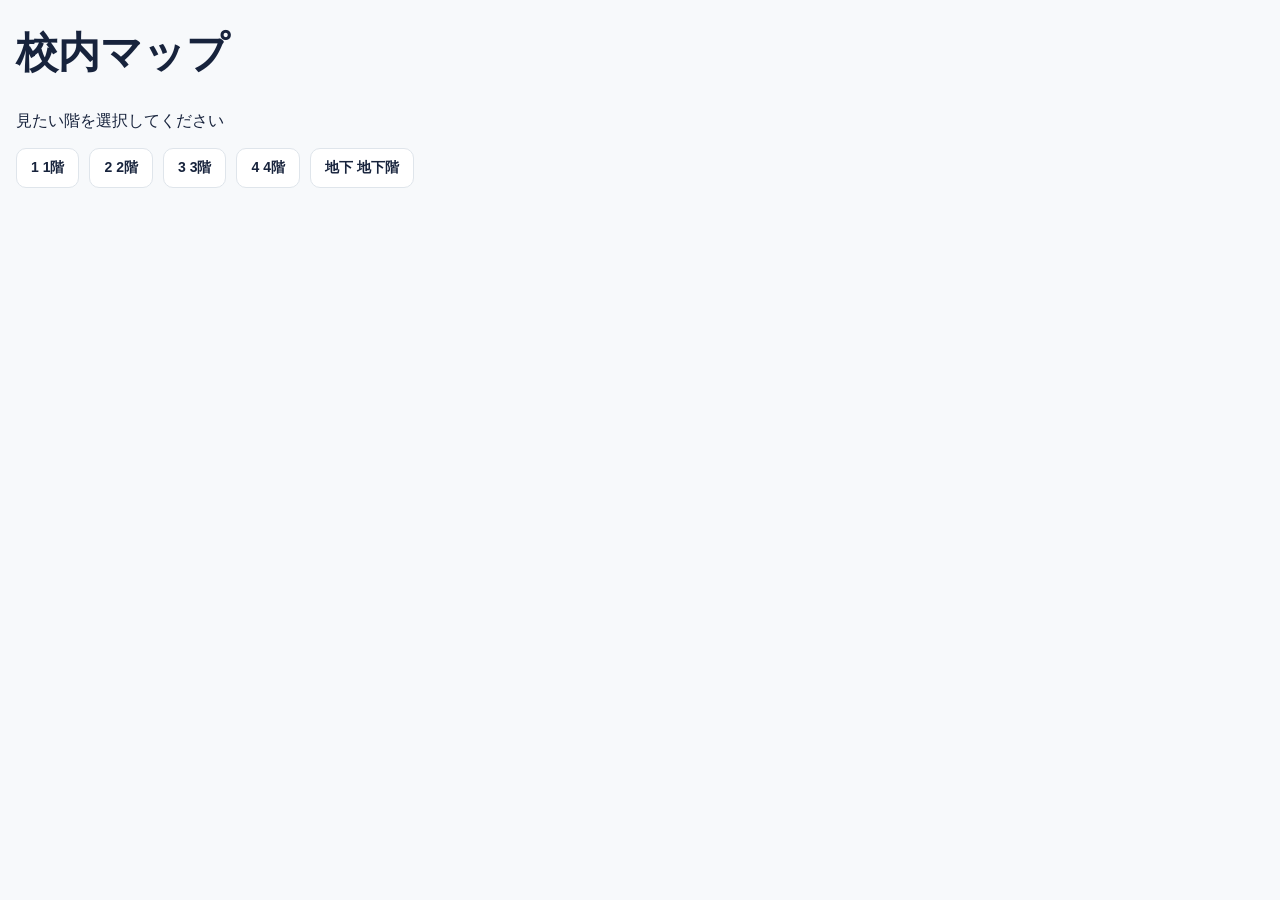
==== commit 6b39c821: "Enhance floor links with numbering Added numbering to floor links for better clarity." ====
--- a/index.html
+++ b/index.html
@@ -26,25 +26,30 @@
 
     </header>
 
-    <main class="floor-menu">
+<main class="floor-menu">
 
     <a href="floor1.html" class="floor-card">
+        <span>1</span>
         <strong>1階</strong>
     </a>
 
     <a href="floor2.html" class="floor-card">
+        <span>2</span>
         <strong>2階</strong>
     </a>
 
     <a href="floor3.html" class="floor-card">
+        <span>3</span>
         <strong>3階</strong>
     </a>
 
     <a href="floor4.html" class="floor-card">
+        <span>4</span>
         <strong>4階</strong>
     </a>
 
     <a href="floor地下.html" class="floor-card">
+        <span>地下</span>
         <strong>地下階</strong>
     </a>
 
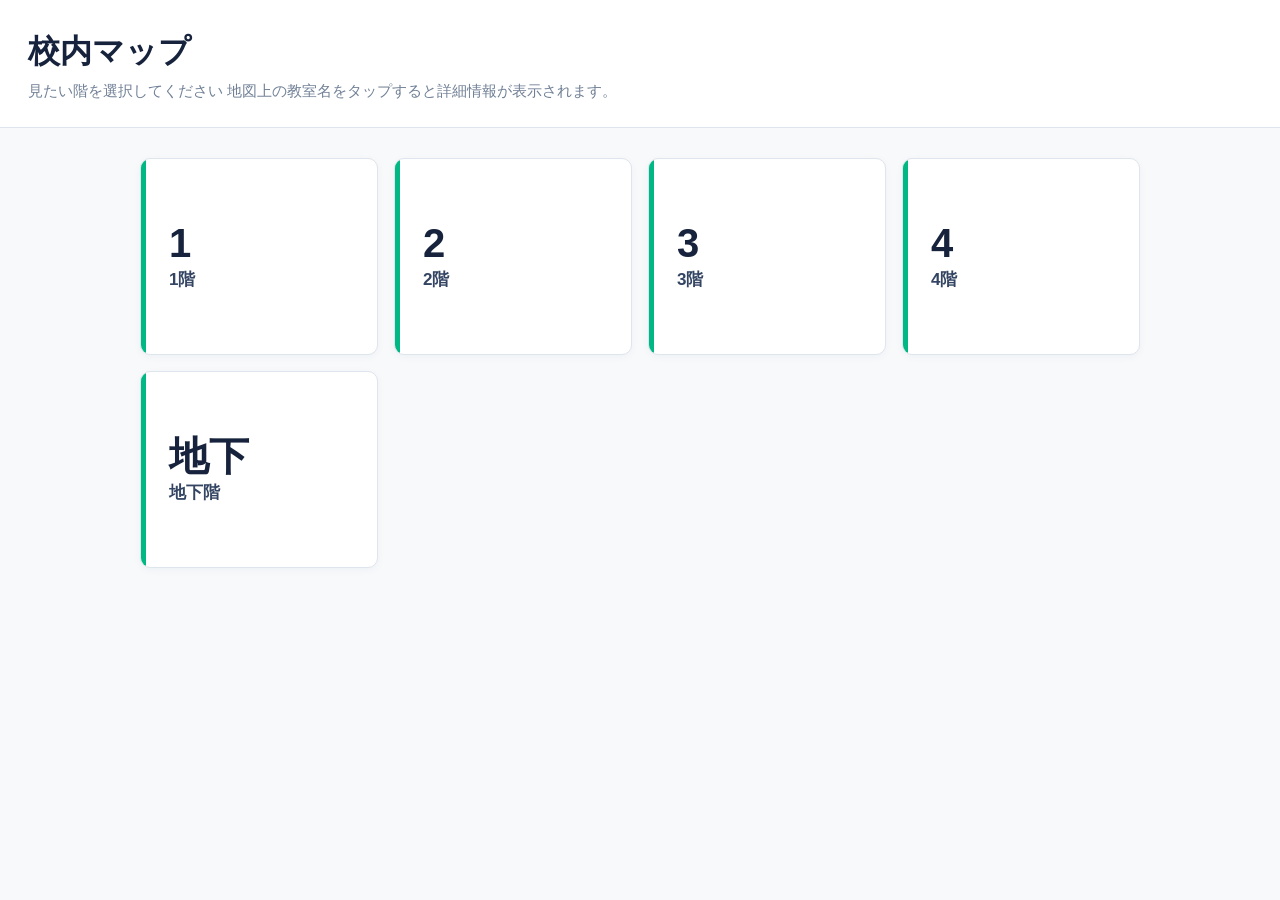
==== commit cbaedfa3: "Update index.html" ====
--- a/index.html
+++ b/index.html
@@ -22,6 +22,7 @@
 
         <p>
             見たい階を選択してください
+            地図上の教室名をタップすると詳細情報が表示されます。
         </p>
 
     </header>
--- a/style.css
+++ b/style.css
@@ -1,388 +1,681 @@
-/* =========================
-   全体設定
-========================= */
-
-:root {
-  --green: #00b884;
-  --green-dark: #008f6b;
-  --green-light: #e8f9f3;
-  --navy: #17233c;
-  --background: #f7f9fb;
-  --white: #ffffff;
-  --gray: #6b7280;
-  --border: #dfe5eb;
+css 
+/* ======================================== 
+   全体 
+======================================== */ 
+ 
+* { 
+    box-sizing: border-box; 
+} 
+ 
+:root { 
+    --green: #00b884; 
+    --green-dark: #008f6b; 
+    --green-light: #e8f9f3; 
+ 
+    --navy: #17233c; 
+    --text: #344563; 
+    --sub-text: #718096; 
+ 
+    --background: #f7f9fb; 
+    --white: #ffffff; 
+ 
+    --border: #dfe5ec; 
+} 
+ 
+body { 
+    margin: 0; 
+ 
+    font-family: 
+        -apple-system, 
+        BlinkMacSystemFont, 
+        "Yu Gothic", 
+        "Hiragino Kaku Gothic ProN", 
+        Meiryo, 
+        sans-serif; 
+ 
+    background: var(--background); 
+ 
+    color: var(--text); 
+} 
+ 
+ 
+/* ======================================== 
+   トップページ 
+======================================== */ 
+ 
+.header { 
+    padding: 30px 28px 26px; 
+ 
+    background: var(--white); 
+ 
+    border-bottom: 1px solid var(--border); 
+} 
+ 
+.header h1 { 
+    margin: 0 0 8px; 
+ 
+    color: var(--navy); 
+ 
+    font-size: 32px; 
+    font-weight: 700; 
+} 
+ 
+.header p { 
+    margin: 0; 
+ 
+    color: var(--sub-text); 
+ 
+    font-size: 15px; 
+} 
+ 
+ 
+/* ======================================== 
+   階数カード 
+======================================== */ 
+ 
+.floor-menu { 
+    display: grid; 
+ 
+    grid-template-columns: 
+        repeat(auto-fit, minmax(220px, 1fr)); 
+ 
+    gap: 16px; 
+ 
+    width: calc(100% - 48px); 
+ 
+    max-width: 1000px; 
+ 
+    margin: 30px auto; 
+} 
+ 
+ 
+.floor-card { 
+    position: relative; 
+ 
+    display: flex; 
+ 
+    flex-direction: column; 
+ 
+    justify-content: center; 
+ 
+    align-items: flex-start; 
+ 
+    min-height: 145px; 
+ 
+    padding: 25px 28px; 
+ 
+    overflow: hidden; 
+ 
+    background: var(--white); 
+ 
+    border: 1px solid var(--border); 
+ 
+    border-radius: 10px; 
+ 
+    color: var(--navy); 
+ 
+    text-decoration: none; 
+ 
+    box-shadow: 
+        0 2px 8px rgba(20, 40, 70, 0.04); 
+ 
+    transition: 
+        transform 0.15s ease, 
+        border-color 0.15s ease, 
+        box-shadow 0.15s ease; 
+} 
+ 
+ 
+.floor-card:hover { 
+    transform: translateY(-2px); 
+ 
+    border-color: var(--green); 
+ 
+    box-shadow: 
+        0 5px 18px rgba(20, 40, 70, 0.09); 
+} 
+ 
+ 
+/* 左側の緑ライン */ 
+ 
+.floor-card::before { 
+    content: ""; 
+ 
+    position: absolute; 
+ 
+    top: 0; 
+    left: 0; 
+ 
+    width: 5px; 
+    height: 100%; 
+ 
+    background: var(--green); 
+} 
+ 
+ 
+.floor-card span { 
+    margin-bottom: 5px; 
+ 
+    color: var(--navy); 
+ 
+    font-size: 40px; 
+ 
+    font-weight: 700; 
+ 
+    line-height: 1; 
+} 
+ 
+ 
+.floor-card strong { 
+    color: var(--text); 
+ 
+    font-size: 17px; 
+ 
+    font-weight: 600; 
+} 
+ 
+ 
+/* ======================================== 
+   階ページのヘッダー 
+======================================== */ 
+ 
+.map-header { 
+    display: flex; 
+ 
+    align-items: center; 
+ 
+    gap: 20px; 
+ 
+    padding: 18px 28px; 
+ 
+    background: var(--white); 
+ 
+    border-bottom: 1px solid var(--border); 
+} 
+ 
+ 
+.map-header h1 { 
+    margin: 0; 
+ 
+    color: var(--navy); 
+ 
+    font-size: 24px; 
+ 
+    font-weight: 700; 
+} 
+ 
+ 
+.back-button { 
+    padding: 8px 12px; 
+ 
+    border-radius: 6px; 
+ 
+    color: var(--green-dark); 
+ 
+    font-size: 14px; 
+ 
+    font-weight: 600; 
+ 
+    text-decoration: none; 
+ 
+    transition: 0.15s ease; 
+} 
+ 
+ 
+.back-button:hover { 
+    background: var(--green-light); 
+} 
+ 
+ 
+/* ======================================== 
+   マップ 
+======================================== */ 
+ 
+.map-container { 
+    position: relative; 
+ 
+    width: calc(100% - 48px); 
+ 
+    max-width: 1200px; 
+ 
+    margin: 26px auto; 
+ 
+    overflow: hidden; 
+ 
+    background: var(--white); 
+ 
+    border: 1px solid var(--border); 
+ 
+    border-radius: 10px; 
+ 
+    box-shadow: 
+        0 2px 10px rgba(20, 40, 70, 0.05); 
+} 
+ 
+ 
+.map-image { 
+    display: block; 
+ 
+    width: 100%; 
+ 
+    height: auto; 
+} 
+ 
+ 
+/* ======================================== 
+   マップ上のボタン 
+======================================== */ 
+ 
+#map-buttons { 
+    position: absolute; 
+ 
+    inset: 0; 
+ 
+    pointer-events: none; 
+} 
+ 
+ 
+.map-button { 
+    position: absolute; 
+ 
+    display: flex; 
+    align-items: center; 
+    justify-content: center; 
+ 
+    padding: 0; 
+ 
+    pointer-events: auto; 
+ 
+    background: transparent; 
+    border: 1px solid transparent; 
+ 
+    border-radius: 5px; 
+ 
+    color: var(--navy); 
+    cursor: pointer; 
+ 
+    font-family: inherit; 
+    font-size: inherit; 
+    font-weight: normal; 
+ 
+    transition: 
+        background 0.15s ease, 
+        border-color 0.15s ease, 
+        box-shadow 0.15s ease; 
+} 
+ 
+ 
+/* ======================================== 
+   ★ ポップアップあり 
+======================================== */ 
+ 
+/* 
+   popup: true の場所だけ 
+   このデザインになる。 
+ 
+   → 薄い緑 
+   → 緑の枠 
+   → 太字 
+   → 下線 
+*/ 
+ 
+.map-button.has-popup {
+    background: transparent;
+    border: 1px solid transparent;
+    color: var(--green-dark);
+    font-weight: 700;
+    text-decoration: underline;
+    text-decoration-color: var(--green);
+    text-decoration-thickness: 2px;
+    text-underline-offset: 3px;
+    box-shadow: none;
 }
-
-* {
-  box-sizing: border-box;
+ 
+ 
+/* マウスを乗せたとき */ 
+ 
+.map-button.has-popup:hover {
+    background: transparent;
+    border-color: transparent;
+    box-shadow: none;
 }
-
-body {
-  margin: 0;
-  padding: 24px 16px 40px;
-  background: var(--background);
-  color: var(--navy);
-  font-family:
-    -apple-system,
-    BlinkMacSystemFont,
-    "Segoe UI",
-    "Hiragino Kaku Gothic ProN",
-    "Yu Gothic",
-    Meiryo,
-    sans-serif;
+ 
+ 
+/* タップした瞬間 */ 
+ 
+.map-button.has-popup:active {
+    background: transparent;
+    transform: scale(0.98);
 }
-
-/* =========================
-   ページ見出し
-========================= */
-
-h1 {
-  margin: 0 0 28px;
-  font-size: clamp(26px, 4vw, 42px);
-  font-weight: 800;
-  line-height: 1.4;
-  overflow-wrap: anywhere;
+ 
+ 
+/* ======================================== 
+   ポップアップ背景 
+======================================== */ 
+ 
+.popup-overlay { 
+    position: fixed; 
+    inset: 0; 
+    z-index: 1000; 
+ 
+    display: none; 
+ 
+    align-items: center; 
+    justify-content: center; 
+ 
+    padding: 24px; 
+ 
+    background: rgba(23, 35, 60, 0.48); 
+ 
+    backdrop-filter: blur(3px); 
+} 
+ 
+.popup-overlay.active { 
+    display: flex; 
+ 
+    animation: fade-in 0.2s ease; 
+} 
+ 
+ 
+/* ======================================== 
+   ポップアップ本体 
+======================================== */ 
+ 
+.popup { 
+    position: relative; 
+ 
+    width: 100%; 
+    max-width: 720px; 
+    max-height: 85vh; 
+ 
+    overflow-y: auto; 
+ 
+    background: var(--white); 
+ 
+    border: 1px solid var(--border); 
+    border-radius: 12px; 
+ 
+    box-shadow: 
+        0 15px 50px rgba(0, 0, 0, 0.18); 
+ 
+    animation: popup-open 0.2s ease; 
+} 
+ 
+ 
+.popup-content { 
+    padding: 38px; 
+} 
+ 
+/* ======================================== 
+   ポップアップ画像 
+======================================== */ 
+ 
+.popup-image { 
+    display: none; 
+ 
+    width: 100%; 
+    max-width: 500px; 
+    max-height: 350px; 
+ 
+    object-fit: contain; 
+ 
+    margin: 15px auto; 
+ 
+    border-radius: 8px; 
+} 
+ 
+ 
+/* ======================================== 
+   ポップアップのカテゴリ 
+======================================== */ 
+ 
+.popup-category { 
+    display: inline-block; 
+ 
+    margin-bottom: 10px; 
+ 
+    padding: 5px 10px; 
+ 
+    background: var(--green-light); 
+ 
+    border-radius: 5px; 
+ 
+    color: var(--green-dark); 
+ 
+    font-size: 12px; 
+ 
+    font-weight: 600; 
+} 
+ 
+ 
+/* ======================================== 
+   ポップアップタイトル 
+======================================== */ 
+ 
+.popup h2 { 
+    margin: 0 0 18px; 
+ 
+    color: var(--navy); 
+ 
+    font-size: 28px; 
+ 
+    font-weight: 700; 
+} 
+ 
+ 
+/* ======================================== 
+   ポップアップ説明 
+======================================== */ 
+ 
+.popup-description { 
+    margin: 0 0 25px; 
+ 
+    color: var(--text); 
+ 
+    font-size: 15px; 
+ 
+    line-height: 1.8; 
+ 
+    white-space: pre-line; 
+} 
+ 
+ 
+/* ======================================== 
+   ポップアップ詳細情報 
+======================================== */ 
+ 
+.popup-details { 
+    display: grid; 
+ 
+    gap: 8px; 
+} 
+ 
+ 
+.detail { 
+    display: flex; 
+ 
+    flex-direction: column; 
+ 
+    gap: 3px; 
+ 
+    padding: 12px 14px; 
+ 
+    background: #f7f9fb; 
+ 
+    border: 1px solid var(--border); 
+ 
+    border-radius: 6px; 
+} 
+ 
+ 
+.detail-label { 
+    color: var(--sub-text); 
+ 
+    font-size: 12px; 
+ 
+    font-weight: 600; 
+} 
+ 
+ 
+/* ======================================== 
+   ポップアップ閉じるボタン 
+======================================== */ 
+ 
+.close-button { 
+    position: absolute; 
+ 
+    top: 12px; 
+    right: 12px; 
+ 
+    width: 36px; 
+    height: 36px; 
+ 
+    border: 1px solid var(--border); 
+ 
+    border-radius: 6px; 
+ 
+    background: var(--white); 
+ 
+    color: var(--text); 
+ 
+    font-size: 24px; 
+ 
+    line-height: 1; 
+ 
+    cursor: pointer; 
+ 
+    transition: 0.15s ease; 
+} 
+ 
+ 
+.close-button:hover { 
+    background: var(--green-light); 
+ 
+    border-color: var(--green); 
+ 
+    color: var(--green-dark); 
+} 
+ 
+ 
+/* ======================================== 
+   アニメーション 
+======================================== */ 
+ 
+@keyframes fade-in { 
+ 
+    from { 
+        opacity: 0; 
+    } 
+ 
+    to { 
+        opacity: 1; 
+    } 
+ 
+} 
+ 
+ 
+@keyframes popup-open { 
+ 
+    from { 
+        opacity: 0; 
+ 
+        transform: 
+            translateY(10px) 
+            scale(0.98); 
+    } 
+ 
+    to { 
+        opacity: 1; 
+ 
+        transform: 
+            translateY(0) 
+            scale(1); 
+    } 
+ 
+} 
+ 
+ 
+/* ======================================== 
+   スマホ対応 
+======================================== */ 
+ 
+@media (max-width: 600px) { 
+ 
+    .header { 
+        padding: 25px 18px; 
+    } 
+ 
+ 
+    .header h1 { 
+        font-size: 27px; 
+    } 
+ 
+ 
+    .header p { 
+        font-size: 14px; 
+    } 
+ 
+ 
+    .floor-menu { 
+        width: calc(100% - 24px); 
+ 
+        grid-template-columns: 1fr; 
+ 
+        margin-top: 20px; 
+    } 
+ 
+ 
+    .floor-card { 
+        min-height: 115px; 
+ 
+        padding: 20px 24px; 
+    } 
+ 
+ 
+    .floor-card span { 
+        font-size: 34px; 
+    } 
+ 
+ 
+    .map-header { 
+        padding: 14px 16px; 
+ 
+        gap: 10px; 
+    } 
+ 
+ 
+    .map-header h1 { 
+        font-size: 19px; 
+    } 
+ 
+ 
+    .map-container { 
+        width: calc(100% - 20px); 
+ 
+        margin: 15px auto; 
+    } 
+ 
+ 
+    .popup-overlay { 
+        padding: 12px; 
+    } 
+ 
+ 
+    .popup-content { 
+        padding: 32px 20px 25px; 
+    } 
+ 
+ 
+    .popup h2 { 
+        font-size: 24px; 
+   　｝
+   /* タップ領域を完全に透明にする */
+.map-button,
+.map-button.has-popup,
+.map-button.has-popup:hover,
+.map-button.has-popup:active {
+    background: transparent !important;
+    border: none !important;
+    box-shadow: none !important;
 }
-
-h2,
-h3 {
-  color: var(--navy);
-}
-
-/* =========================
-   施設情報ラベル
-========================= */
-
-.category-label,
-.category,
-.badge {
-  display: inline-block;
-  margin-bottom: 14px;
-  padding: 7px 12px;
-  border-radius: 8px;
-  background: var(--green-light);
-  color: var(--green-dark);
-  font-size: 14px;
-  font-weight: 700;
-}
-
-/* =========================
-   マップ全体
-========================= */
-
-.map-wrapper {
-  position: relative;
-  width: 100%;
-  max-width: 1000px;
-  margin: 0 auto;
-  overflow: hidden;
-  background: var(--white);
-  border-radius: 14px;
-}
-
-.map-image {
-  display: block;
-  width: 100%;
-  height: auto;
-  user-select: none;
-  -webkit-user-drag: none;
-}
-
-/* =========================
-   マップ上のクリックボタン
-========================= */
-
-#map-buttons {
-  position: absolute;
-  inset: 0;
-  pointer-events: auto;
-}
-
-.map-button {
-  position: absolute;
-  display: block;
-
-  padding: 0;
-  margin: 0;
-
-  background: transparent !important;
-  border: none !important;
-  outline: none !important;
-  box-shadow: none !important;
-
-  color: transparent;
-  cursor: pointer;
-  pointer-events: auto;
-
-  appearance: none;
-  -webkit-appearance: none;
-}
-
-.map-button:hover,
-.map-button:focus,
-.map-button:active {
-  background: transparent !important;
-  border: none !important;
-  outline: none !important;
-  box-shadow: none !important;
-}
-/* ホバー・フォーカス時も透明のまま */
-
-.map-button:hover,
-.map-button:focus,
-.map-button:focus-visible,
-.map-button:active {
-  background: transparent;
-  border: none;
-  outline: none;
-  box-shadow: none;
-  color: transparent;
-}
-
-/* キーボード操作時のブラウザ標準枠も消す */
-
-.map-button::-moz-focus-inner {
-  border: 0;
-}
-
-/* =========================
-   ポップアップ
-========================= */
-
-#popup-overlay {
-  position: fixed;
-  inset: 0;
-  z-index: 1000;
-
-  display: none;
-  align-items: center;
-  justify-content: center;
-
-  padding: 20px;
-  background: rgba(23, 35, 60, 0.55);
-}
-
-#popup-overlay.is-open,
-#popup-overlay.show {
-  display: flex;
-}
-
-.popup-content {
-  position: relative;
-  width: min(620px, 100%);
-  max-height: 90vh;
-  overflow-y: auto;
-
-  padding: 30px;
-  background: var(--white);
-  border-radius: 18px;
-  box-shadow: 0 18px 60px rgba(23, 35, 60, 0.25);
-}
-
-#close-button {
-  position: absolute;
-  top: 12px;
-  right: 14px;
-
-  display: flex;
-  align-items: center;
-  justify-content: center;
-
-  width: 36px;
-  height: 36px;
-  padding: 0;
-
-  border: none;
-  border-radius: 50%;
-  background: #eef1f5;
-  color: var(--navy);
-
-  font-size: 24px;
-  line-height: 1;
-  cursor: pointer;
-}
-
-#close-button:hover {
-  background: #dfe5eb;
-}
-
-#popup-category {
-  display: inline-block;
-  margin: 0 0 12px;
-  padding: 6px 10px;
-
-  border-radius: 7px;
-  background: var(--green-light);
-  color: var(--green-dark);
-
-  font-size: 13px;
-  font-weight: 700;
-}
-
-#popup-title {
-  margin: 0 40px 18px 0;
-  color: var(--navy);
-  font-size: clamp(24px, 4vw, 34px);
-  font-weight: 800;
-  line-height: 1.4;
-  overflow-wrap: anywhere;
-}
-
-#popup-description {
-  margin: 0 0 22px;
-  color: #374151;
-  font-size: 16px;
-  line-height: 1.9;
-  white-space: pre-wrap;
-  overflow-wrap: anywhere;
-}
-
-#popup-location,
-#popup-time {
-  margin: 8px 0;
-  color: #4b5563;
-  font-size: 14px;
-  line-height: 1.7;
-}
-
-#popup-location::before {
-  content: "場所：";
-  color: var(--green-dark);
-  font-weight: 700;
-}
-
-#popup-time::before {
-  content: "利用時間：";
-  color: var(--green-dark);
-  font-weight: 700;
-}
-
-#popup-image {
-  display: block;
-  width: 100%;
-  max-height: 360px;
-  margin-top: 22px;
-
-  object-fit: contain;
-  border-radius: 12px;
-}
-
-/* 画像がない場合などに備える */
-
-#popup-image[src=""],
-#popup-image:not([src]) {
-  display: none;
-}
-
-/* =========================
-   戻る・階数メニュー
-========================= */
-
-.floor-menu,
-.navigation,
-nav {
-  display: flex;
-  flex-wrap: wrap;
-  gap: 10px;
-  margin: 0 auto 24px;
-}
-
-.floor-menu a,
-.navigation a,
-nav a {
-  display: inline-block;
-  padding: 10px 14px;
-
-  border: 1px solid var(--border);
-  border-radius: 10px;
-  background: var(--white);
-  color: var(--navy);
-
-  font-size: 14px;
-  font-weight: 700;
-  text-decoration: none;
-  transition: 0.2s ease;
-}
-
-.floor-menu a:hover,
-.navigation a:hover,
-nav a:hover {
-  border-color: var(--green);
-  background: var(--green-light);
-  color: var(--green-dark);
-}
-
-/* =========================
-   スマートフォン対応
-========================= */
-
-@media (max-width: 600px) {
-  body {
-    padding: 18px 10px 30px;
-  }
-
-  h1 {
-    margin-bottom: 20px;
-    font-size: 28px;
-  }
-
-  .map-wrapper {
-    border-radius: 8px;
-  }
-
-  #popup-overlay {
-    padding: 12px;
-  }
-
-  .popup-content {
-    max-height: 88vh;
-    padding: 24px 18px;
-    border-radius: 14px;
-  }
-
-  #close-button {
-    top: 8px;
-    right: 8px;
-    width: 32px;
-    height: 32px;
-    font-size: 21px;
-  }
-
-  #popup-title {
-    margin-right: 30px;
-    font-size: 25px;
-  }
-
-  #popup-description {
-    font-size: 15px;
-    line-height: 1.8;
-  }
-
-  #popup-image {
-    max-height: 260px;
-  }
-
-  .floor-menu,
-  .navigation,
-  nav {
-    gap: 7px;
-  }
-
-  .floor-menu a,
-  .navigation a,
-  nav a {
-    padding: 8px 11px;
-    font-size: 13px;
-  }
-
-   .map-button,
-.map-button:hover,
-.map-button:focus,
-.map-button:active {
-  background: transparent !important;
-  border: none !important;
-  outline: none !important;
-  box-shadow: none !important;
-  color: transparent !important;
-}
-}
+    }　
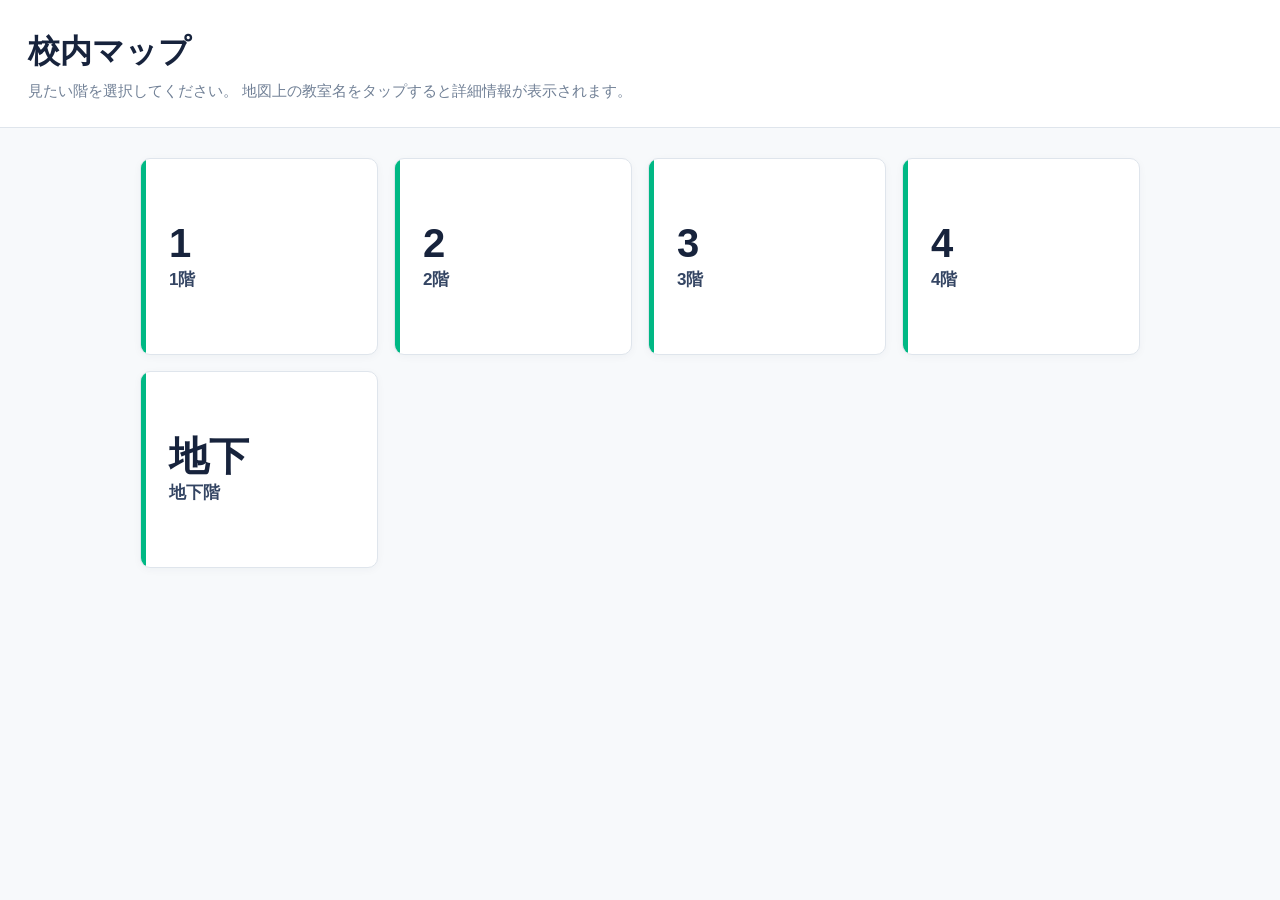
==== commit 68b5159d: "Refine text content in index.html Updated text for clarity in the instructions." ====
--- a/index.html
+++ b/index.html
@@ -21,7 +21,7 @@
         <h1>校内マップ</h1>
 
         <p>
-            見たい階を選択してください
+            見たい階を選択してください。
             地図上の教室名をタップすると詳細情報が表示されます。
         </p>
 
